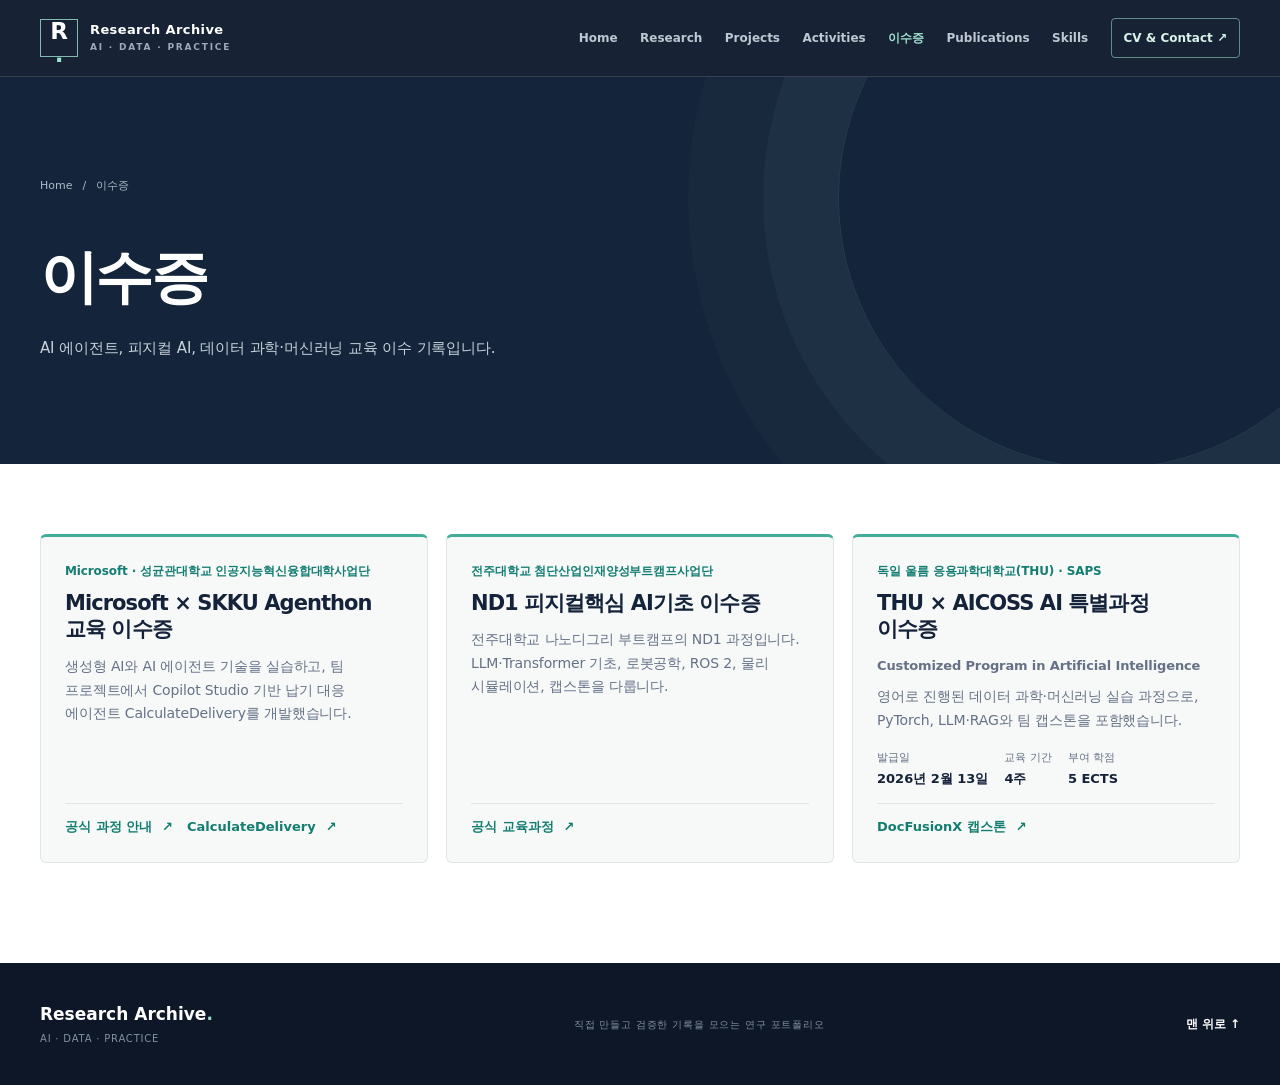
==== certificates.html @ 88cddfe7 "Add the portfolio certificates page" ====
<!doctype html>
<html lang="ko" id="top">
<head>
  <meta charset="utf-8">
  <meta name="viewport" content="width=device-width, initial-scale=1">
  <meta name="theme-color" content="#101b2e">
  <meta name="description" content="Microsoft × SKKU Agenthon, 전주대 ND1 부트캠프, THU × AICOSS AI 특별과정 교육 이수 기록입니다.">
  <title>이수증 | AI Research Portfolio</title>
  <link rel="icon" href="assets/favicon.svg" type="image/svg+xml">
  <link rel="stylesheet" href="assets/style.css?v=certificates">
  <script src="assets/app.js?v=multi-category" defer></script>
</head>
<body>
  <a class="skip-link" href="#main">본문으로 바로 가기</a>
  <header class="site-header"><div class="container header-inner"><a class="brand" href="index.html" aria-label="연구 포트폴리오 홈"><span class="brand-mark" aria-hidden="true">R<span class="brand-dot">.</span></span><span class="brand-copy"><strong>Research Archive</strong><small>AI · DATA · PRACTICE</small></span></a><button class="menu-toggle" type="button" aria-controls="primary-nav" aria-expanded="false" aria-label="메뉴 열기"><span></span><span></span><span></span></button><nav class="nav" id="primary-nav" aria-label="주 메뉴"><a href="index.html#home">Home</a><a href="index.html#research">Research</a><a href="index.html#projects">Projects</a><a href="index.html#activities">Activities</a><a href="certificates.html" aria-current="page">이수증</a><a href="index.html#publications">Publications</a><a href="index.html#skills">Skills</a><a class="nav-contact" href="index.html#contact">CV &amp; Contact ↗</a></nav></div></header>
  <main id="main">
    <section class="detail-hero" aria-labelledby="certificates-title">
      <div class="container">
        <nav class="breadcrumb" aria-label="현재 위치">
          <a href="index.html">Home</a><span aria-hidden="true">/</span>
          <span aria-current="page">이수증</span>
        </nav>
        <h1 id="certificates-title">이수증</h1>
        <p>AI 에이전트, 피지컬 AI, 데이터 과학·머신러닝 교육 이수 기록입니다.</p>
      </div>
    </section>
    <div class="container detail-body">
      <ul class="certificate-list" role="list" aria-label="이수 과정">
        <li>
          <article class="certificate-card" id="agenthon">
            <p class="certificate-issuer">Microsoft · 성균관대학교 인공지능혁신융합대학사업단</p>
            <h2>Microsoft × SKKU Agenthon 교육 이수증</h2>
            <p>생성형 AI와 AI 에이전트 기술을 실습하고, 팀 프로젝트에서 Copilot Studio 기반 납기 대응 에이전트 CalculateDelivery를 개발했습니다.</p>
            <div class="certificate-links">
              <a class="back-link" href="https://slec.skku.edu/skku/campus/skk_comm/notice03.do?articleNo=139205&amp;mode=view">공식 과정 안내 <span aria-hidden="true">↗</span></a>
              <a class="back-link" href="projects/calculate-delivery.html">CalculateDelivery <span aria-hidden="true">↗</span></a>
            </div>
          </article>
        </li>
        <li>
          <article class="certificate-card" id="jj-nd1">
            <p class="certificate-issuer">전주대학교 첨단산업인재양성부트캠프사업단</p>
            <h2>ND1 피지컬핵심 AI기초 이수증</h2>
            <p>전주대학교 나노디그리 부트캠프의 ND1 과정입니다. LLM·Transformer 기초, 로봇공학, ROS 2, 물리 시뮬레이션, 캡스톤을 다룹니다.</p>
            <div class="certificate-links">
              <a class="back-link" href="https://jjcamp.ac.kr/content/bootcamp-curriculum.do">공식 교육과정 <span aria-hidden="true">↗</span></a>
            </div>
          </article>
        </li>
        <li>
          <article class="certificate-card" id="thu-aicoss">
            <p class="certificate-issuer">독일 울름 응용과학대학교(THU) · SAPS</p>
            <h2>THU × AICOSS AI 특별과정 이수증</h2>
            <p class="certificate-original-title" lang="en">Customized Program in Artificial Intelligence</p>
            <p>영어로 진행된 데이터 과학·머신러닝 실습 과정으로, PyTorch, LLM·RAG와 팀 캡스톤을 포함했습니다.</p>
            <dl class="certificate-facts">
              <div><dt>발급일</dt><dd><time datetime="2026-02-13">2026년 2월 13일</time></dd></div>
              <div><dt>교육 기간</dt><dd>4주</dd></div>
              <div><dt>부여 학점</dt><dd>5 ECTS</dd></div>
            </dl>
            <div class="certificate-links">
              <a class="back-link" href="projects/docfusionx.html">DocFusionX 캡스톤 <span aria-hidden="true">↗</span></a>
            </div>
          </article>
        </li>
      </ul>
    </div>
  </main>
  <footer class="site-footer"><div class="container footer-inner"><div><strong>Research Archive<span>.</span></strong><p>AI · DATA · PRACTICE</p></div><p>직접 만들고 검증한 기록을 모으는 연구 포트폴리오</p><a href="#top">맨 위로 ↑</a></div></footer>
</body>
</html>
---- assets/style.css ----
@charset "utf-8";
:root{--navy:#101b2e;--navy-2:#17263e;--ink:#14223a;--muted:#647187;--line:#dfe5e9;--paper:#f7f9f8;--white:#fff;--teal:#9de2d0;--teal-dark:#147e73;--gold:#ecce92;--radius:14px}
*{box-sizing:border-box}html{scroll-behavior:smooth;scroll-padding-top:88px}body{margin:0;color:var(--ink);background:var(--white);font-family:Pretendard,"Noto Sans KR","Apple SD Gothic Neo","Malgun Gothic",system-ui,sans-serif;line-height:1.68;word-break:keep-all}button,a{touch-action:manipulation}a{color:inherit;text-decoration:none}button{font:inherit}img{display:block;max-width:100%}h1,h2,h3,p{margin-top:0}h1,h2,h3{line-height:1.28;letter-spacing:-.045em}h2,h3{font-weight:760}p{letter-spacing:-.01em}::selection{background:#9de2d0;color:#101b2e}:focus-visible{outline:3px solid #21a692;outline-offset:4px}.container{width:min(100% - 48px,1200px);margin-inline:auto}.skip-link{position:absolute;left:16px;top:-80px;z-index:100;padding:10px 16px;background:#fff;color:#101b2e}.skip-link:focus{top:12px}.site-header{position:sticky;top:0;z-index:20;background:rgba(16,27,46,.97);border-bottom:1px solid rgba(255,255,255,.13);backdrop-filter:blur(18px)}.header-inner{display:flex;align-items:center;justify-content:space-between;min-height:76px;gap:30px}.brand{display:inline-flex;align-items:center;gap:12px;color:#fff;flex:none}.brand-mark{display:grid;place-items:center;width:38px;height:38px;border:1px solid rgba(157,226,208,.8);font-weight:800;font-size:23px;line-height:1}.brand-dot,.site-footer strong span{color:var(--teal)}.brand-copy{display:flex;flex-direction:column;line-height:1.08}.brand-copy strong{font-size:13px;letter-spacing:.03em}.brand-copy small{margin-top:6px;color:#9caab9;font-size:9px;font-weight:700;letter-spacing:.2em}.nav{display:flex;align-items:center;gap:clamp(12px,1.75vw,27px)}.nav a{color:#bdc8d3;font-size:12px;font-weight:650;white-space:nowrap;transition:color .2s}.nav a:hover,.nav a[aria-current="location"]{color:#fff}.nav-contact{border:1px solid rgba(157,226,208,.55);padding:9px 12px;border-radius:4px;color:#d9f4e9!important}.nav-contact span{margin-left:5px;color:var(--teal)}.menu-toggle{display:none}
.hero{position:relative;overflow:hidden;isolation:isolate;color:#fff;background:radial-gradient(circle at 83% 44%,#263e54 0%,#17283e 32%,#101b2e 72%);min-height:630px}.hero-grid{position:absolute;inset:0;z-index:-1;background-image:linear-gradient(rgba(187,222,221,.055) 1px,transparent 1px),linear-gradient(90deg,rgba(187,222,221,.055) 1px,transparent 1px);background-size:58px 58px;mask-image:linear-gradient(90deg,transparent 15%,#000 100%)}.hero-layout{display:grid;grid-template-columns:1.25fr 1fr;gap:20px;align-items:center;min-height:575px}.hero-copy{position:relative;z-index:2;padding:68px 0 60px}.eyebrow,.section-kicker,.card-label{font-size:11px;font-weight:800;letter-spacing:.19em}.eyebrow{display:flex;align-items:center;gap:12px;color:var(--teal)}.eyebrow-line{display:block;width:30px;height:1px;background:var(--teal)}.hero-overline{margin:48px 0 14px;color:#d2dbe1;font-size:15px}.hero h1{max-width:800px;margin-bottom:24px;font-size:clamp(38px,4.05vw,63px);line-height:1.22;font-weight:790;letter-spacing:-.07em}.hero h1 em{font-style:normal;color:var(--teal)}.hero-description{max-width:560px;color:#bac7d1;font-size:16px;line-height:1.85}.hero-actions{display:flex;flex-wrap:wrap;gap:11px;margin-top:35px}.button{display:inline-flex;align-items:center;justify-content:space-between;gap:30px;min-height:49px;padding:11px 18px;font-size:13px;font-weight:760;border:1px solid transparent;border-radius:3px;transition:transform .2s,background .2s}.button:hover{transform:translateY(-2px)}.button-light{color:#102a30;background:var(--teal)}.button-light:hover{background:#c0f4e5}.button-ghost{color:#e1ecf1;border-color:#647788}.button-ghost:hover{background:rgba(255,255,255,.08)}.hero-bottom{display:flex;justify-content:space-between;padding:0 0 24px;color:#8ca0b2;font-size:10px;font-weight:700;letter-spacing:.2em}.hero-art{position:relative;width:100%;height:465px;min-width:0}.orbit{position:absolute;left:50%;top:50%;border:1px solid rgba(157,226,208,.16);border-radius:50%;transform:translate(-50%,-50%)}.orbit-one{width:390px;height:390px}.orbit-two{width:255px;height:255px;border-style:dashed;border-color:rgba(157,226,208,.35)}.art-center{position:absolute;left:50%;top:50%;display:grid;place-items:center;width:114px;height:114px;border:1px solid rgba(157,226,208,.65);border-radius:50%;background:radial-gradient(circle,#285169,#142b40);color:#fff;font-size:57px;font-weight:800;line-height:1;transform:translate(-50%,-50%);box-shadow:0 0 55px rgba(81,196,185,.14)}.art-center span{color:var(--teal)}.art-node{position:absolute;width:172px;padding:13px 16px;border:1px solid rgba(173,221,215,.34);border-radius:7px;background:rgba(20,38,55,.93);box-shadow:0 14px 35px rgba(0,0,0,.13)}.art-node strong,.art-node small,.art-index{display:block}.art-index{margin-bottom:7px;color:var(--teal);font-size:9px;font-weight:800;letter-spacing:.12em}.art-node strong{font-size:16px;letter-spacing:-.03em}.art-node small{margin-top:1px;color:#a6b8c5;font-size:10px}.art-node-one{left:1%;top:20%}.art-node-two{right:0;top:13%}.art-node-three{right:8%;bottom:9%}.art-cross{position:absolute;color:var(--teal);font-size:22px;font-weight:200}.art-cross-one{left:14%;bottom:22%}.art-cross-two{right:10%;top:3%}
.section{padding:104px 0}.section-kicker{margin-bottom:18px;color:var(--teal-dark)}.section-title{margin-bottom:0;font-size:clamp(32px,3.4vw,49px);line-height:1.26}.section-title span:not(.accent-period){color:#7e929b}.accent-period{color:#1d9d88}.section-heading{display:flex;align-items:end;justify-content:space-between;gap:60px;margin-bottom:42px}.section-lead{max-width:370px;margin:0 0 4px;color:var(--muted);font-size:14px;line-height:1.8}.intro-section{padding:86px 0;border-bottom:1px solid var(--line)}.intro-layout{display:grid;grid-template-columns:1fr .87fr;gap:80px;align-items:start}.intro-copy{padding-top:22px;font-size:17px;line-height:1.95}.intro-copy p{margin-bottom:16px}.intro-copy .muted{color:#748195;font-size:14px}.research-section{background:var(--paper)}.research-grid{display:grid;grid-template-columns:repeat(3,1fr);gap:17px}.research-card{position:relative;display:flex;flex-direction:column;min-height:355px;padding:27px;border:1px solid #e0e8e7;border-top:2px solid #33aa99;background:#fff;transition:transform .2s,box-shadow .2s}.research-card:hover{transform:translateY(-4px);box-shadow:0 16px 32px rgba(19,54,67,.07)}.research-number{position:absolute;right:25px;top:25px;color:#adbbc0;font-size:12px;font-weight:800}.research-icon{display:grid;place-items:center;width:44px;height:44px;margin-bottom:24px;border-radius:7px;background:#e9f8f3;color:#188b7b;font-size:30px;line-height:1}.card-label{margin-bottom:9px;color:#2b9b88;font-size:9px}.research-card h3{margin-bottom:12px;font-size:21px}.research-card>p:not(.card-label){margin-bottom:23px;color:#657286;font-size:13px;line-height:1.8}.question{margin-top:auto;padding-top:16px;border-top:1px solid var(--line)}.question span{display:block;margin-bottom:4px;color:#81919d;font-size:10px;font-weight:800}.question strong{font-size:12px;line-height:1.6;font-weight:660}
.projects-section{background:#fff}.filter-bar{display:flex;flex-wrap:wrap;gap:7px;margin-bottom:24px}.filter-button{padding:9px 15px;border:1px solid #dbe2e5;border-radius:4px;background:#fff;color:#536276;font-size:12px;font-weight:700;cursor:pointer}.filter-button:hover{border-color:#50a998;color:#167c6e}.filter-button.is-active{border-color:#152943;background:#152943;color:#fff}.filter-button span{margin-left:5px;color:var(--teal)}.project-grid{display:grid;grid-template-columns:repeat(3,minmax(0,1fr));gap:18px}.project-card{display:flex;flex-direction:column;overflow:hidden;border:1px solid #e0e6e8;border-radius:5px;background:#fff;box-shadow:0 7px 28px rgba(18,42,61,.04);transition:box-shadow .2s,transform .2s}.project-card:hover{box-shadow:0 15px 35px rgba(18,42,61,.12);transform:translateY(-3px)}.project-card[hidden]{display:none}.project-image{position:relative;display:block;overflow:hidden;background:#153149;aspect-ratio:1.62}.project-image img{width:100%;height:100%;object-fit:cover;transition:transform .4s}.project-image:hover img{transform:scale(1.05)}.image-corner{position:absolute;left:15px;top:15px;padding:5px 8px;border:1px solid rgba(255,255,255,.42);background:rgba(11,30,48,.55);color:#fff;font-size:9px;font-weight:800;letter-spacing:.1em}.project-content{display:flex;flex:1;flex-direction:column;padding:23px}.project-meta{display:flex;align-items:center;justify-content:space-between;gap:5px;margin-bottom:15px;color:#81909b;font-size:10px}.status{display:inline-block;padding:3px 8px;border-radius:3px;font-size:10px;font-weight:800;white-space:nowrap}.status-unverified{background:#edf0f3;color:#536577}.status-planned{background:#eef1ff;color:#4f62a9}.status-active{background:#e4f6f1;color:#187b69}.status-done{background:#fff2d8;color:#8c651c}.project-content h3{margin-bottom:11px;font-size:19px}.project-content h3 a:hover,.project-footer a:hover{color:#147e73}.project-content>p{margin-bottom:25px;color:#637285;font-size:13px;line-height:1.8}.project-footer{display:flex;justify-content:space-between;align-items:center;gap:10px;margin-top:auto;padding-top:17px;border-top:1px solid var(--line);font-size:11px}.project-footer>span{color:#8794a2}.project-footer a{font-weight:800;white-space:nowrap}.project-footer a span{margin-left:5px;color:#248b7c}.status-note{margin:20px 0 0;color:#697888;font-size:12px}.status-note strong{margin-right:8px;color:#223b4e}
.activities-section{background:var(--paper)}.empty-feature{display:flex;align-items:center;gap:25px;min-height:154px;padding:29px 32px;border:1px dashed #bfd0d1;border-radius:6px;background:#fff}.empty-icon{display:grid;place-items:center;flex:none;width:54px;height:54px;background:#e8f5f1;color:#278c7c;font-size:25px}.empty-feature h3{margin-bottom:4px;font-size:19px}.empty-feature p{margin:0;color:#697788;font-size:13px}.empty-tag{margin-left:auto;color:#91a0ab;font-size:10px;font-weight:800;letter-spacing:.12em;white-space:nowrap}.publications-section{background:#fff}.publication-list{border-top:2px solid var(--navy)}.publication-row{display:grid;grid-template-columns:75px 1fr auto;align-items:center;gap:20px;padding:26px 8px;border-bottom:1px solid var(--line)}.publication-index{color:#8c9baa;font-size:12px;font-weight:800}.publication-row h3{margin-bottom:4px;font-size:17px}.publication-row p{margin:0;color:#718092;font-size:12px}.publication-type{color:#8797a3;font-size:10px;font-weight:800;letter-spacing:.12em}.skills-section{background:#15243a;color:#fff}.skills-section .section-lead{color:#b3c1cc}.skills-section .section-kicker{color:var(--teal)}.skills-layout{display:grid;grid-template-columns:.84fr 1.55fr;gap:50px;padding-top:27px;border-top:1px solid rgba(255,255,255,.2)}.skills-intro{padding:10px 0}.skills-symbol{display:block;margin-bottom:24px;color:var(--teal);font-size:42px;font-weight:300}.skills-intro h3{margin-bottom:15px;font-size:28px}.skills-intro p{max-width:260px;color:#aebbc8;font-size:13px}.skill-group{display:grid;grid-template-columns:170px 1fr;column-gap:20px;padding:17px 0 25px;border-bottom:1px solid rgba(255,255,255,.14)}.skill-group:first-child{padding-top:7px}.skill-group>span{grid-row:span 2;color:var(--teal);font-size:10px;font-weight:800;letter-spacing:.1em}.skill-group h3{margin-bottom:11px;font-size:17px}.skill-group p{margin:0;color:#b9c5ce;font-size:12px}.skill-tags{display:flex;flex-wrap:wrap;gap:7px}.skill-tags span{padding:5px 10px;border:1px solid #52687a;border-radius:3px;color:#c6d3dd;font-size:11px}.contact-section{background:#eef5f1}.contact-layout{display:grid;grid-template-columns:1fr .86fr;gap:80px;align-items:center}.contact-layout>div:first-child>p:last-child{max-width:420px;margin-top:21px;color:#667b83;font-size:14px}.contact-panel{padding:30px 33px;border:1px solid #d6e6de;border-radius:5px;background:#fff;box-shadow:0 18px 40px rgba(30,80,64,.06)}.contact-panel-top{display:flex;justify-content:space-between;padding-bottom:21px;border-bottom:1px solid var(--line);color:#208b79;font-size:10px;font-weight:800;letter-spacing:.12em}.contact-panel-top span:last-child{font-size:20px;line-height:10px}.contact-panel h3{margin:23px 0 2px;font-size:26px}.contact-panel>p{margin:0 0 23px;color:#8b99a2;font-size:12px}.contact-panel dl{margin:0}.contact-panel dl div{display:grid;grid-template-columns:120px 1fr;gap:5px;padding:11px 0;border-top:1px solid #e7edee;font-size:12px}.contact-panel dt{color:#81909c;font-weight:700}.contact-panel dd{margin:0;color:#3d5360}.contact-panel .contact-privacy{margin:18px 0 0;color:#778b93;font-size:11px}.site-footer{background:#0d1728;color:#b9c5ce}.footer-inner{display:flex;align-items:center;justify-content:space-between;gap:20px;min-height:122px}.site-footer strong{color:#fff;font-size:17px}.site-footer div p{margin:2px 0 0;color:#8191a0;font-size:10px;letter-spacing:.08em}.footer-inner>p{font-size:12px}.footer-inner>a{color:#fff;font-size:12px;font-weight:700}.footer-inner>a span{margin-left:7px;color:var(--teal)}
/* Project detail pages */
.detail-hero{position:relative;overflow:hidden;padding:100px 0 75px;background:#14243a;color:#fff}.detail-hero:before{content:"";position:absolute;right:-100px;top:-150px;width:540px;height:540px;border:1px solid rgba(157,226,208,.12);border-radius:50%;box-shadow:0 0 0 75px rgba(157,226,208,.035),0 0 0 150px rgba(157,226,208,.025)}.detail-hero .container{position:relative}.breadcrumb{display:flex;align-items:center;gap:10px;margin-bottom:46px;color:#aabcc9;font-size:11px}.breadcrumb a:hover{color:var(--teal)}.detail-kicker{margin-bottom:16px;color:var(--teal);font-size:11px;font-weight:800;letter-spacing:.17em}.detail-hero h1{max-width:820px;margin-bottom:21px;font-size:clamp(35px,4.5vw,61px)}.detail-hero p{max-width:680px;margin-bottom:28px;color:#c6d2db;font-size:15px}.detail-chips{display:flex;flex-wrap:wrap;align-items:center;gap:8px}.detail-chips>span:not(.status){padding:5px 10px;border:1px solid #657a8a;border-radius:3px;color:#d6e2e6;font-size:11px}.detail-image{width:100%;max-height:430px;object-fit:cover;background:#173149}.detail-body{padding:70px 0 100px}.detail-layout{display:grid;grid-template-columns:minmax(0,1.5fr) minmax(260px,.65fr);gap:70px}.detail-main section{margin-bottom:44px;padding-bottom:38px;border-bottom:1px solid var(--line)}.detail-main section:last-child{border:0}.detail-main .detail-label{margin-bottom:10px;color:#188877;font-size:10px;font-weight:800;letter-spacing:.17em}.detail-main h2{margin-bottom:14px;font-size:25px}.detail-main p,.detail-main li{color:#5c6d7d;font-size:14px;line-height:1.9}.detail-main ul{padding-left:20px}.detail-main li+li{margin-top:6px}.detail-aside{align-self:start;position:sticky;top:104px;padding:26px;border:1px solid #dae6e7;border-top:3px solid #44ac9a;border-radius:4px;background:#f7faf9}.detail-aside h2{margin-bottom:18px;font-size:18px}.detail-aside dl{margin:0}.detail-aside dl div{padding:11px 0;border-top:1px solid #e0e9e8}.detail-aside dt{color:#83919b;font-size:10px;font-weight:800}.detail-aside dd{margin:3px 0 0;color:#304454;font-size:12px}.detail-aside p{margin:18px 0 0;color:#81909a;font-size:11px}.back-link{display:inline-flex;gap:10px;color:#137d70;font-size:13px;font-weight:800}.back-link:hover{text-decoration:underline}
@media(max-width:1050px){.nav{gap:11px}.nav a{font-size:11px}.brand-copy small{font-size:8px}.hero-art{transform:scale(.88);transform-origin:center}.project-meta{align-items:start;flex-direction:column}.project-content{padding:19px}.project-grid{grid-template-columns:repeat(2,minmax(0,1fr))}}
@media(max-width:800px){.container{width:min(100% - 36px,680px)}.header-inner{min-height:66px}.menu-toggle{display:flex;flex-direction:column;justify-content:center;gap:5px;width:42px;height:42px;padding:9px;border:1px solid #536579;border-radius:3px;background:none;cursor:pointer}.menu-toggle span{display:block;width:100%;height:2px;background:#fff}.nav{display:none;position:absolute;left:0;right:0;top:66px;flex-direction:column;align-items:stretch;gap:0;padding:10px 18px 18px;border-bottom:1px solid #536579;background:#101b2e}.nav.is-open{display:flex}.nav a{padding:11px 3px;font-size:14px}.nav-contact{margin-top:6px;padding:10px!important}.hero-layout{grid-template-columns:1fr;min-height:0}.hero-copy{padding:75px 0 20px}.hero-overline{margin-top:33px}.hero-art{height:340px;max-width:500px;margin-inline:auto;transform:scale(.72);transform-origin:top center}.hero-bottom{margin-top:-64px}.section{padding:75px 0}.intro-layout,.contact-layout,.skills-layout{grid-template-columns:1fr;gap:28px}.intro-copy{padding-top:0}.section-heading{display:block}.section-lead{margin-top:18px}.research-grid{grid-template-columns:1fr 1fr}.research-card{min-height:365px}.empty-tag{display:none}.detail-layout{grid-template-columns:1fr;gap:30px}.detail-aside{position:static;order:-1}.detail-hero{padding:60px 0}.detail-body{padding:45px 0 75px}}
@media(max-width:560px){.hero h1{font-size:38px}.hero-description{font-size:14px}.hero-art{height:305px;margin-top:10px;transform:scale(.62)}.hero-bottom{margin-top:-73px}.section-title{font-size:33px}.intro-copy{font-size:15px}.research-grid,.project-grid{grid-template-columns:1fr}.research-card{min-height:310px}.project-content h3{font-size:20px}.empty-feature{align-items:start;gap:14px;padding:22px}.empty-icon{width:37px;height:37px;font-size:19px}.empty-feature h3{font-size:16px}.publication-row{grid-template-columns:35px 1fr;gap:12px}.publication-type{grid-column:2}.skill-group{grid-template-columns:1fr}.skill-group>span{grid-row:auto;margin-bottom:6px}.contact-panel{padding:22px}.footer-inner{flex-wrap:wrap;padding:25px 0}.footer-inner>p{order:3;width:100%}.detail-hero h1{font-size:35px}}
@media(prefers-reduced-motion:reduce){html{scroll-behavior:auto}*,*:before,*:after{animation-duration:.01ms!important;transition-duration:.01ms!important}}

.docfusionx-image {
  background:
    radial-gradient(ellipse at 76% 15%, rgba(97, 202, 181, .24), transparent 55%),
    linear-gradient(140deg, #14263e, #1c4a57);
}

.docfusionx-diagram {
  position: absolute;
  inset: 27% 17% 18%;
}

.docfusionx-diagram::before,
.docfusionx-diagram::after {
  position: absolute;
  content: "";
  border-color: rgba(157, 226, 208, .65);
  border-style: solid;
}

.docfusionx-diagram::before {
  top: 50%;
  left: 34%;
  width: 58%;
  border-width: 1px 0 0;
}

.docfusionx-diagram::after {
  top: 10%;
  left: 55%;
  width: 37%;
  height: 81%;
  border-width: 1px 0 1px 1px;
  border-radius: 8px 0 0 8px;
}

.docfusionx-page,
.docfusionx-node {
  position: absolute;
  display: block;
  z-index: 1;
  border: 1px solid #8cd8c6;
  border-radius: 4px;
}

.docfusionx-page {
  inset: 4% auto 4% 0;
  width: 36%;
  background: #203f53;
}

.docfusionx-page::before {
  position: absolute;
  inset: 22% 19%;
  content: "";
  background: repeating-linear-gradient(to bottom, #9de2d0 0 1px, transparent 1px 28%);
}

.docfusionx-node {
  right: 0;
  width: 23%;
  height: 20%;
  background: #336c73;
}

.docfusionx-node-top { top: 0; }
.docfusionx-node-middle { top: 40%; background: #9de2d0; }
.docfusionx-node-bottom { top: 80%; }

.event-photos {
  display: grid;
  grid-template-columns: repeat(2, minmax(0, 1fr));
  gap: 16px;
}

.event-photos figure {
  overflow: hidden;
  margin: 0;
  border: 1px solid var(--line);
  border-radius: 5px;
  background: var(--paper);
}

.event-photos a {
  display: block;
}

.event-photos a:focus-visible {
  outline-offset: -4px;
}

.event-photos img {
  display: block;
  width: 100%;
  height: auto;
  max-height: 180px;
  aspect-ratio: 16 / 9;
  object-fit: contain;
  background: var(--navy);
}

.event-photos figcaption {
  padding: 10px 12px;
  color: var(--muted);
  font-size: 13px;
}

@media (max-width: 560px) {
  .event-photos {
    grid-template-columns: 1fr;
  }
}

.library-ocr-image {
  background:
    radial-gradient(ellipse at 78% 18%, rgba(157, 226, 208, .18), transparent 60%),
    linear-gradient(135deg, #17283e, #235051);
}

.library-ocr-scan {
  position: absolute;
  inset: 27% 20% 19%;
  border: 1px solid rgba(157, 226, 208, .7);
  border-radius: 5px;
}

.library-ocr-scan::before {
  position: absolute;
  inset: 13% 10%;
  content: "";
  background: repeating-linear-gradient(90deg, #3d777a 0 19%, transparent 19% 25%);
  border-radius: 2px;
}

.library-ocr-scan::after {
  position: absolute;
  inset: 52% -8% auto;
  height: 2px;
  content: "";
  background: #ecce92;
}

.library-roadmap {
  display: grid;
  gap: 10px;
  margin: 0;
  padding: 0;
  list-style: none;
}

.library-roadmap > li {
  padding: 13px 16px;
  border: 1px solid var(--line);
  border-radius: 5px;
}

.detail-main .library-roadmap > li + li {
  margin-top: 0;
}

.library-roadmap > .library-roadmap-current {
  border-color: #87c5b7;
  background: #f2fbf8;
}

.library-roadmap-heading {
  display: flex;
  flex-wrap: wrap;
  align-items: baseline;
  gap: 4px 10px;
  margin-bottom: 5px;
}

.library-roadmap-heading h3,
.library-roadmap > li > p {
  margin: 0;
}

.library-roadmap-heading h3 {
  color: var(--ink);
  font-size: 16px;
}

.library-pipeline {
  padding-left: 22px;
}

.physical-ai-image {
  background:
    linear-gradient(rgba(157, 226, 208, .12) 1px, transparent 1px) 0 0 / 22px 22px,
    linear-gradient(90deg, rgba(157, 226, 208, .12) 1px, transparent 1px) 0 0 / 22px 22px,
    linear-gradient(140deg, #17263e, #204e60);
}

.physical-ai-route {
  position: absolute;
  inset: 34% 24% 24%;
  border: solid #9de2d0;
  border-width: 2px 0 0 2px;
  border-radius: 26px 0 0 0;
}

.physical-ai-route::before,
.physical-ai-route::after {
  position: absolute;
  content: "";
}

.physical-ai-route::before {
  bottom: 0;
  left: 0;
  width: 17px;
  height: 24px;
  transform: translate(-55%, 25%);
  border: 2px solid #17263e;
  border-radius: 5px;
  background: #9de2d0;
}

.physical-ai-route::after {
  top: 0;
  right: 0;
  width: 13px;
  height: 13px;
  transform: translate(50%, -55%);
  border: 2px solid #ecce92;
  border-radius: 50%;
  background: #204e60;
}

.physical-ai-next {
  margin-top: 10px;
}

.shot-figure {
  margin: 22px 0 0;
  overflow: hidden;
  border: 1px solid var(--line);
  border-radius: 6px;
  background: var(--paper);
}

.shot-figure img {
  display: block;
  width: 100%;
  height: auto;
}

.shot-figure figcaption {
  padding: 10px 14px;
  color: var(--muted);
  font-size: 13px;
  line-height: 1.6;
}

.metric-table {
  width: 100%;
  margin-top: 16px;
  border-collapse: collapse;
  font-size: 14px;
}

.metric-table th,
.metric-table td {
  padding: 10px 12px;
  border-bottom: 1px solid var(--line);
  color: #5c6d7d;
  text-align: left;
  line-height: 1.6;
}

.metric-table th {
  color: var(--ink);
  font-size: 12px;
  font-weight: 800;
  background: var(--paper);
}

.metric-table td:last-child {
  white-space: nowrap;
}

.table-note {
  margin-top: 10px;
  font-size: 12px !important;
  color: var(--muted) !important;
}
.detail-main ol{padding-left:20px}
.detail-main ol li+li{margin-top:6px}

.bgent-image {
  background:
    radial-gradient(ellipse at 76% 18%, rgba(153, 211, 245, .23), transparent 60%),
    linear-gradient(145deg, #182740, #24445d);
}

.bgent-workflow-mark {
  position: absolute;
  inset: 34% 16% 22%;
  display: grid;
  grid-template-columns: repeat(3, minmax(0, 1fr));
  align-items: center;
  gap: 11%;
}

.bgent-workflow-mark::before {
  position: absolute;
  inset: 50% 14% auto;
  height: 1px;
  content: "";
  background: #8bd3c4;
}

.bgent-workflow-mark > span {
  position: relative;
  aspect-ratio: 1;
  border: 1px solid #8bd3c4;
  border-radius: 7px;
  background: #27465b;
}

.bgent-workflow-mark > span:nth-child(2) {
  background: #9de2d0;
}

.bgent-flow {
  display: grid;
  grid-template-columns: repeat(2, minmax(0, 1fr));
  gap: 10px;
  margin: 0;
  padding: 0;
  list-style: none;
}

.detail-main .bgent-flow > li {
  margin: 0;
  padding: 14px 16px;
  border: 1px solid var(--line);
  border-radius: 5px;
  background: var(--paper);
}

.bgent-flow h3 {
  margin: 0 0 6px;
  color: var(--ink);
  font-size: 16px;
}

.bgent-flow p {
  margin: 0;
}

@media (max-width: 560px) {
  .bgent-flow {
    grid-template-columns: 1fr;
  }
}

.apc-image {
  background:
    radial-gradient(ellipse at 22% 20%, rgba(236, 206, 146, .16), transparent 55%),
    linear-gradient(140deg, #17263e, #1f4a52);
}

.apc-mark {
  position: absolute;
  inset: 30% 14% 26%;
  display: grid;
  grid-template-columns: repeat(4, minmax(0, 1fr));
  align-items: end;
  gap: 8%;
  border-top: 3px solid #9de2d0;
}

.apc-mark::before {
  position: absolute;
  top: -15px;
  left: 6%;
  width: 26px;
  height: 26px;
  content: "";
  border-radius: 50%;
  background: #e07a6a;
  box-shadow: 46px 0 0 #ecce92, 92px 0 0 #e07a6a;
}

.apc-mark > span {
  height: 34%;
  border: 1px solid #8bd3c4;
  border-radius: 4px;
  background: #27465b;
}

.apc-mark > span:first-child {
  background: #9de2d0;
}

.bgent-result-images {
  grid-template-columns: minmax(0, 1fr);
  margin-top: 18px;
}

.bgent-result-images img {
  max-height: none;
  aspect-ratio: auto;
  background: var(--white);
}

.bgent-design-heading {
  margin: 22px 0 8px;
  font-size: 18px;
}

.bgent-design-images {
  margin-top: 12px;
}

.bgent-design-images img {
  max-height: 252px;
  aspect-ratio: 4 / 3;
  background: var(--white);
}

.demo-video {
  display: block;
  width: 100%;
  height: auto;
  background: #000;
}

.leverage-image {
  background:
    radial-gradient(ellipse at 78% 20%, rgba(157, 226, 208, .2), transparent 65%),
    linear-gradient(145deg, #222743, #28545b);
}

.leverage-signal {
  position: absolute;
  inset: 29% 20% 19%;
  display: grid;
  grid-template-rows: repeat(3, minmax(0, 1fr));
  gap: 12%;
  border-left: 1px solid #8bd3c4;
}

.leverage-signal > span {
  width: 82%;
  border: 1px solid #8bd3c4;
  border-left: 0;
  border-radius: 0 4px 4px 0;
  background: rgba(157, 226, 208, .12);
}

.leverage-signal > span:nth-child(2) {
  width: 100%;
  background: rgba(157, 226, 208, .42);
}

.leverage-signal > span:nth-child(3) {
  width: 62%;
}

.skill-group .skill-projects {
  margin: -6px 0 12px;
  color: #8fa3b3;
  font-size: 11px;
}

.docfusionx-architecture {
  margin: 0 0 16px;
  padding: 16px;
  border: 1px solid var(--line);
  border-radius: 6px;
  background: var(--paper);
}

.docfusionx-architecture figcaption {
  margin-bottom: 14px;
  color: var(--muted);
  font-size: 13px;
}

.docfusionx-architecture > div + div {
  margin-top: 16px;
}

.docfusionx-architecture h3 {
  margin: 0 0 7px;
  font-size: 16px;
}

.docfusionx-pipeline {
  display: grid;
  grid-template-columns: repeat(3, minmax(0, 1fr));
  gap: 16px;
  margin: 0;
  padding: 0;
  list-style: none;
}

.docfusionx-query {
  grid-template-columns: repeat(4, minmax(0, 1fr));
}

.detail-main .docfusionx-pipeline > li {
  position: relative;
  margin: 0;
  padding: 10px;
  border: 1px solid #b8dbd2;
  border-radius: 4px;
  background: var(--white);
  line-height: 1.5;
  overflow-wrap: anywhere;
}

.detail-main .docfusionx-pipeline > li:not(:last-child)::after {
  position: absolute;
  top: calc(50% - 3px);
  right: -12px;
  width: 6px;
  height: 6px;
  border: solid var(--teal-dark);
  border-width: 1px 1px 0 0;
  content: "";
  transform: rotate(45deg);
}

.docfusionx-pipeline strong,
.docfusionx-pipeline span {
  display: block;
}

.docfusionx-pipeline strong {
  margin-bottom: 4px;
  color: var(--ink);
}

.docfusionx-pipeline span {
  font-size: 12px;
}

.docfusionx-results {
  width: 100%;
  margin: 16px 0 12px;
  border-collapse: collapse;
  font-size: 14px;
  text-align: left;
}

.docfusionx-results caption {
  margin-bottom: 7px;
  font-size: 14px;
  font-weight: 700;
  text-align: left;
}

.docfusionx-results th,
.docfusionx-results td {
  padding: 8px 10px;
  border: 1px solid var(--line);
  overflow-wrap: anywhere;
}

.docfusionx-results thead th {
  color: var(--ink);
  background: var(--paper);
}

@media (max-width: 560px) {
  .docfusionx-pipeline,
  .docfusionx-query {
    grid-template-columns: 1fr;
  }

  .detail-main .docfusionx-pipeline > li:not(:last-child)::after {
    top: auto;
    right: calc(50% - 3px);
    bottom: -12px;
    transform: rotate(135deg);
  }

  .docfusionx-results th,
  .docfusionx-results td {
    padding: 6px;
  }
}

.shot-figure.phone-shot {
  max-width: 320px;
  margin-inline: auto;
}

.shot-figure.small-shot {
  max-width: 480px;
}

.certificate-list {
  display: grid;
  grid-template-columns: repeat(3, minmax(0, 1fr));
  gap: 18px;
  margin: 0;
  padding: 0;
  list-style: none;
}

.certificate-card {
  display: flex;
  flex-direction: column;
  height: 100%;
  padding: 24px;
  border: 1px solid var(--line);
  border-top: 3px solid #44ac9a;
  border-radius: 6px;
  background: var(--paper);
  overflow-wrap: anywhere;
}

.certificate-card h2 {
  margin: 0 0 12px;
  font-size: 21px;
}

.certificate-card p {
  margin-bottom: 14px;
  color: var(--muted);
  font-size: 14px;
}

.certificate-card .certificate-issuer {
  margin-bottom: 8px;
  color: var(--teal-dark);
  font-size: 12px;
  font-weight: 750;
}

.certificate-card .certificate-original-title {
  margin-bottom: 8px;
  font-size: 13px;
  font-weight: 650;
}

.certificate-facts {
  display: flex;
  flex-wrap: wrap;
  gap: 8px 16px;
  margin: 3px 0 14px;
}

.certificate-facts dt {
  color: var(--muted);
  font-size: 11px;
}

.certificate-facts dd {
  margin: 0;
  color: var(--ink);
  font-size: 13px;
  font-weight: 650;
}

.certificate-links {
  display: flex;
  flex-wrap: wrap;
  gap: 7px 14px;
  margin-top: auto;
  padding-top: 12px;
  border-top: 1px solid var(--line);
}

.nav a[aria-current="page"] {
  color: var(--teal);
}

@media (max-width: 880px) {
  .certificate-list {
    grid-template-columns: 1fr;
  }
}
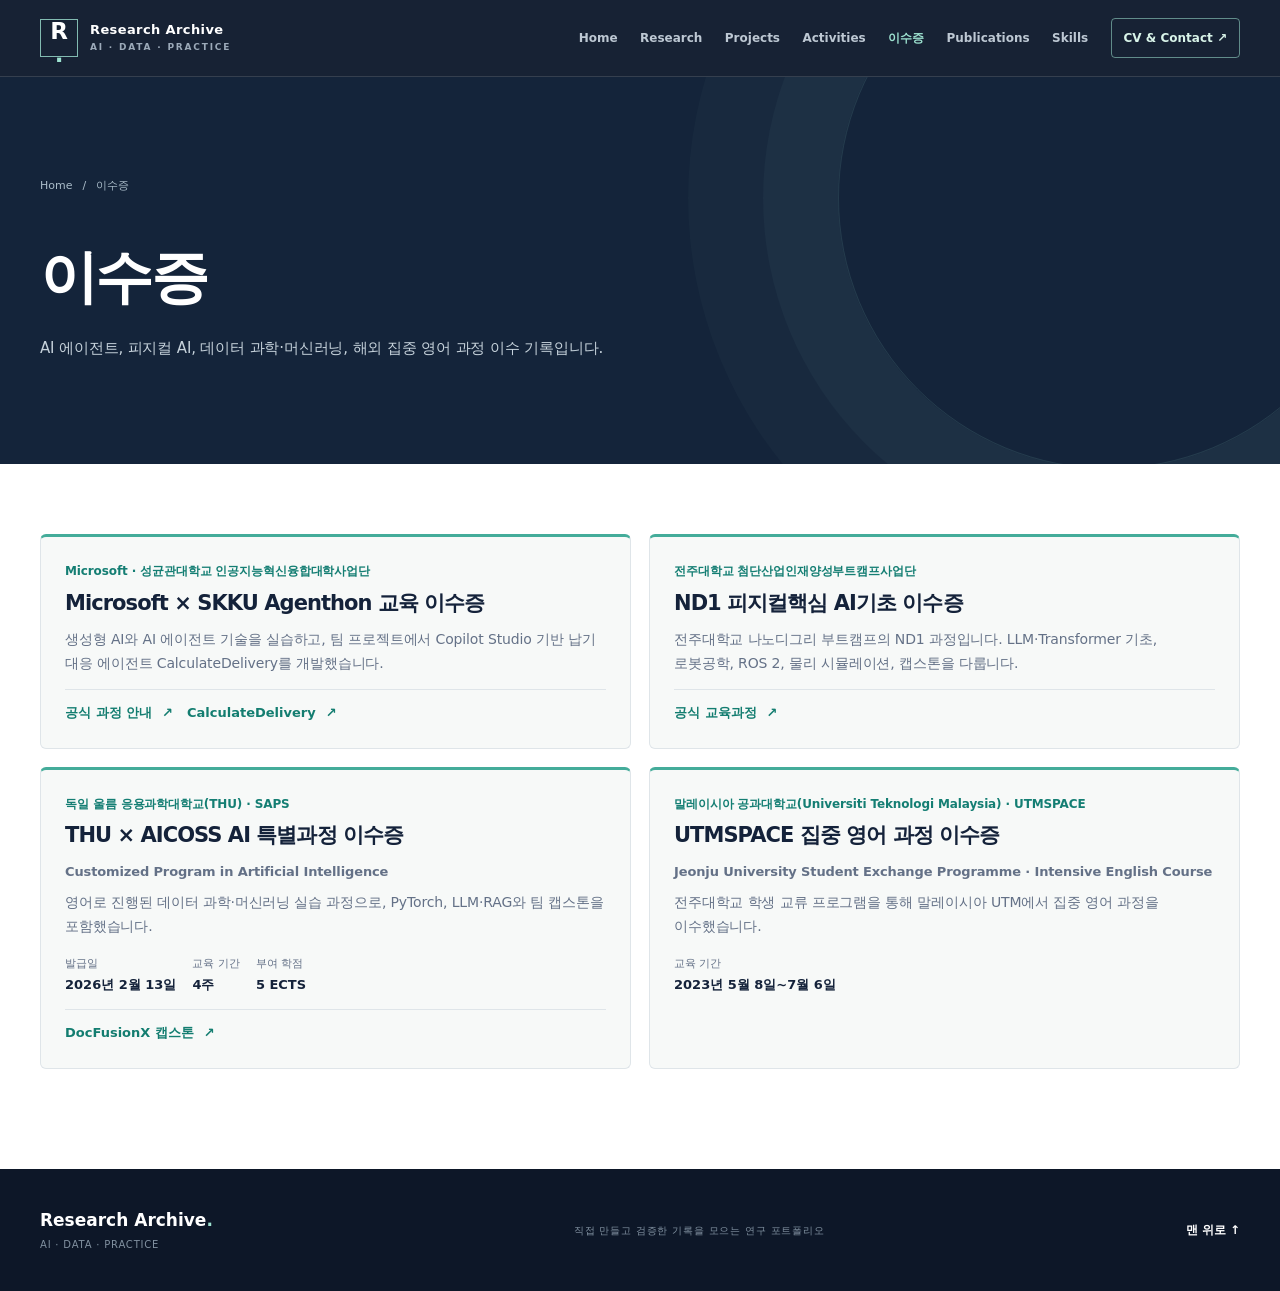
==== commit b879bf80: "Add the UTMSPACE Intensive English Course certificate" ====
--- a/certificates.html
+++ b/certificates.html
@@ -4,10 +4,10 @@
   <meta charset="utf-8">
   <meta name="viewport" content="width=device-width, initial-scale=1">
   <meta name="theme-color" content="#101b2e">
-  <meta name="description" content="Microsoft × SKKU Agenthon, 전주대 ND1 부트캠프, THU × AICOSS AI 특별과정 교육 이수 기록입니다.">
+  <meta name="description" content="Microsoft × SKKU Agenthon, 전주대 ND1 부트캠프, THU × AICOSS AI 특별과정, UTMSPACE 집중 영어 과정 이수 기록입니다.">
   <title>이수증 | AI Research Portfolio</title>
   <link rel="icon" href="assets/favicon.svg" type="image/svg+xml">
-  <link rel="stylesheet" href="assets/style.css?v=certificates">
+  <link rel="stylesheet" href="assets/style.css?v=certificates-utmspace">
   <script src="assets/app.js?v=multi-category" defer></script>
 </head>
 <body>
@@ -21,7 +21,7 @@
           <span aria-current="page">이수증</span>
         </nav>
         <h1 id="certificates-title">이수증</h1>
-        <p>AI 에이전트, 피지컬 AI, 데이터 과학·머신러닝 교육 이수 기록입니다.</p>
+        <p>AI 에이전트, 피지컬 AI, 데이터 과학·머신러닝, 해외 집중 영어 과정 이수 기록입니다.</p>
       </div>
     </section>
     <div class="container detail-body">
@@ -63,6 +63,17 @@
             </div>
           </article>
         </li>
+        <li>
+          <article class="certificate-card" id="utmspace">
+            <p class="certificate-issuer">말레이시아 공과대학교(Universiti Teknologi Malaysia) · UTMSPACE</p>
+            <h2>UTMSPACE 집중 영어 과정 이수증</h2>
+            <p class="certificate-original-title" lang="en">Jeonju University Student Exchange Programme · Intensive English Course</p>
+            <p>전주대학교 학생 교류 프로그램을 통해 말레이시아 UTM에서 집중 영어 과정을 이수했습니다.</p>
+            <dl class="certificate-facts">
+              <div><dt>교육 기간</dt><dd><time datetime="2023-05-08">2023년 5월 8일</time>~<time datetime="2023-07-06">7월 6일</time></dd></div>
+            </dl>
+          </article>
+        </li>
       </ul>
     </div>
   </main>
--- a/assets/style.css
+++ b/assets/style.css
@@ -609,7 +609,7 @@
 
 .certificate-list {
   display: grid;
-  grid-template-columns: repeat(3, minmax(0, 1fr));
+  grid-template-columns: repeat(2, minmax(0, 1fr));
   gap: 18px;
   margin: 0;
   padding: 0;
@@ -689,3 +689,42 @@
     grid-template-columns: 1fr;
   }
 }
+
+.detail-main .sub-heading {
+  margin-top: 28px;
+}
+
+.awards-layout {
+  display: grid;
+  grid-template-columns: minmax(0, 1fr) 280px;
+  gap: 40px;
+  align-items: start;
+}
+
+.awards-layout .publication-row p a {
+  color: var(--teal-dark);
+  font-weight: 700;
+  white-space: nowrap;
+}
+
+.award-certificate {
+  margin: 0;
+}
+
+@media (max-width: 860px) {
+  .awards-layout {
+    grid-template-columns: 1fr;
+  }
+
+  .award-certificate {
+    max-width: 320px;
+  }
+}
+
+.awards-section {
+  background: #fff;
+}
+
+.publications-section {
+  background: var(--paper);
+}
